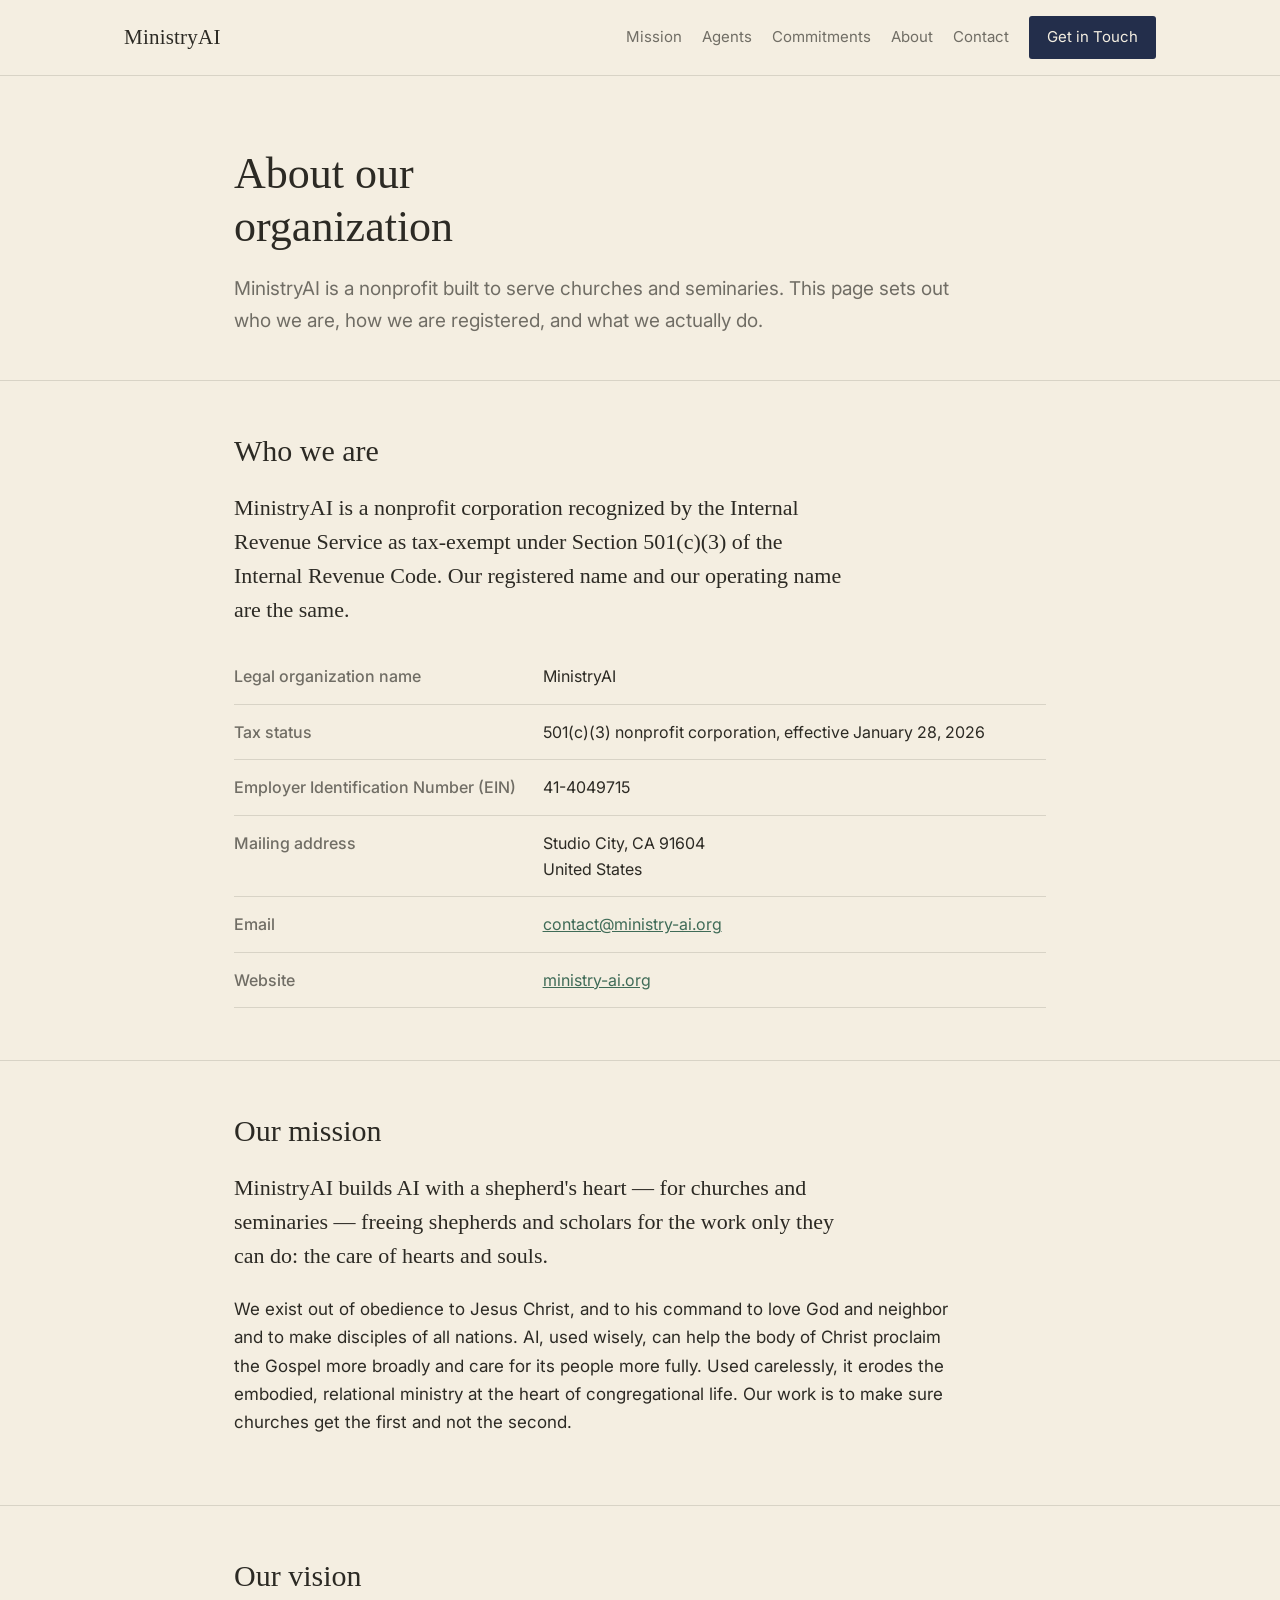
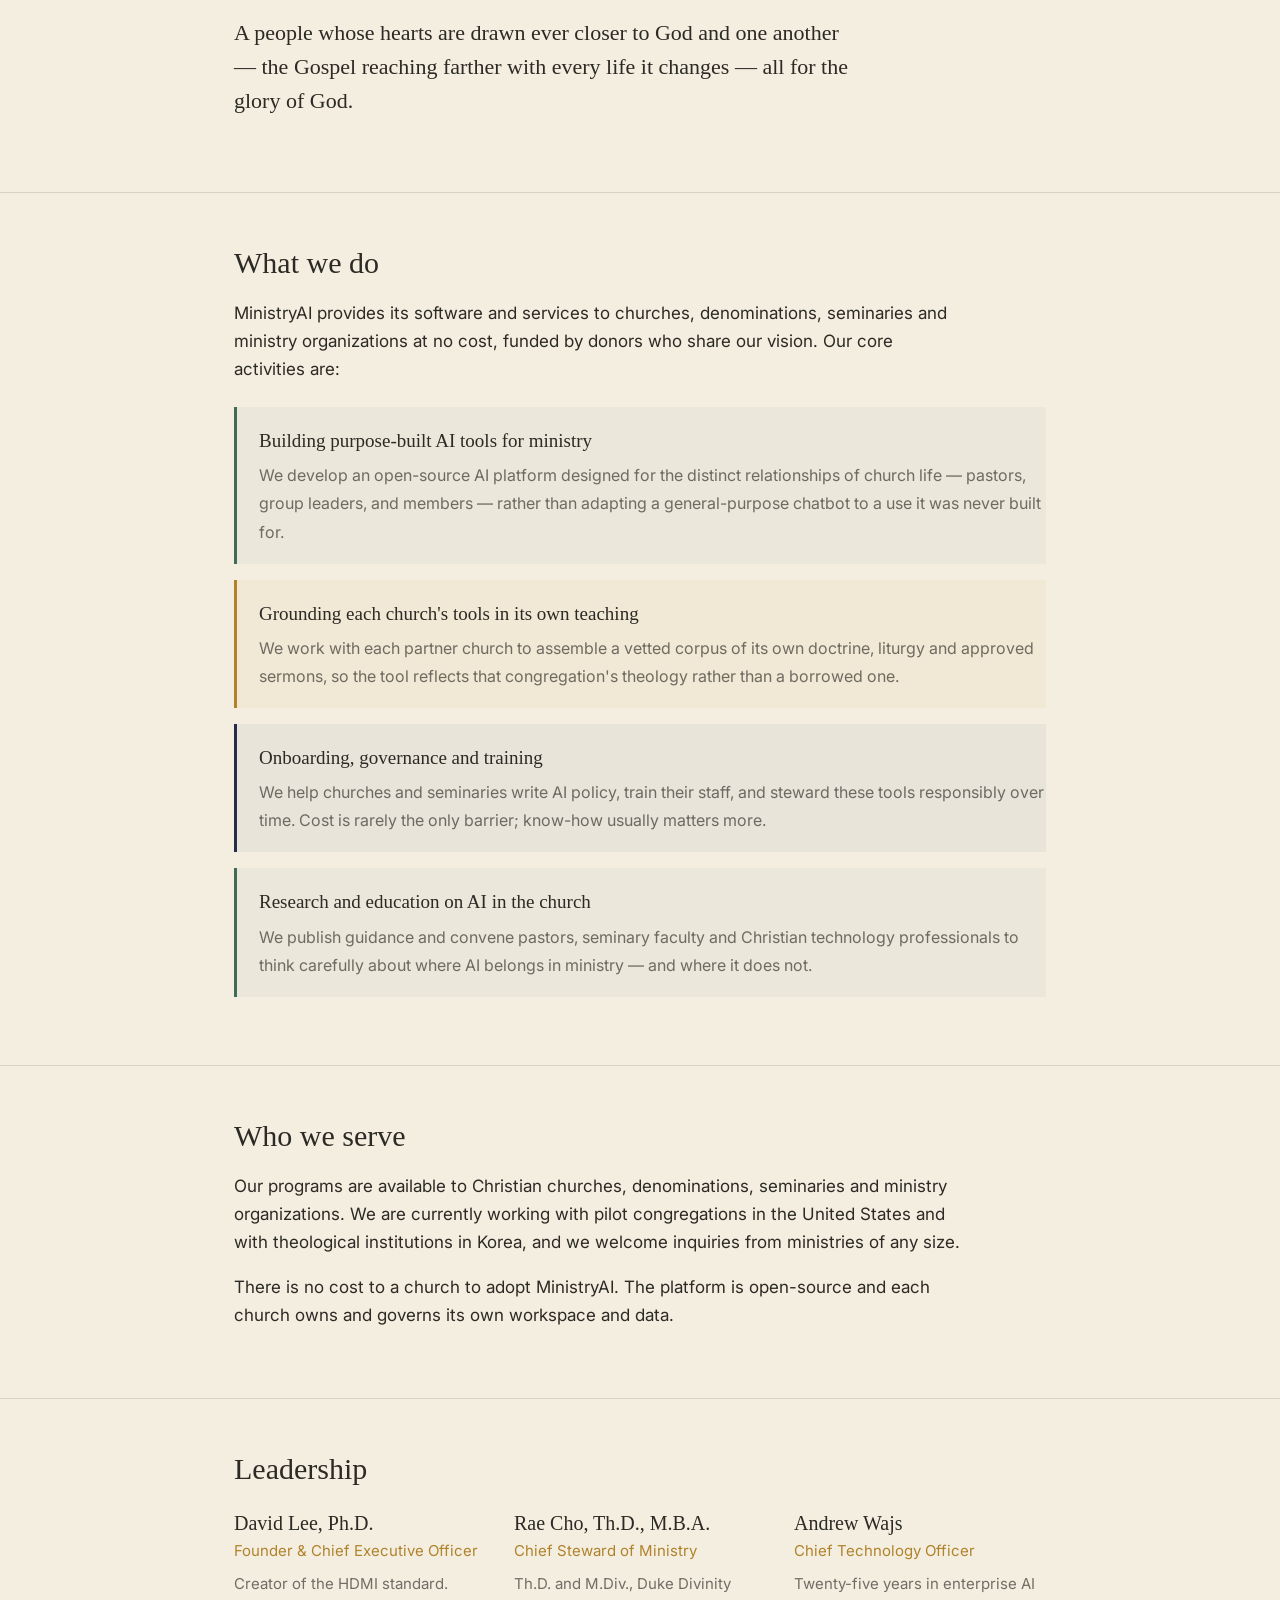
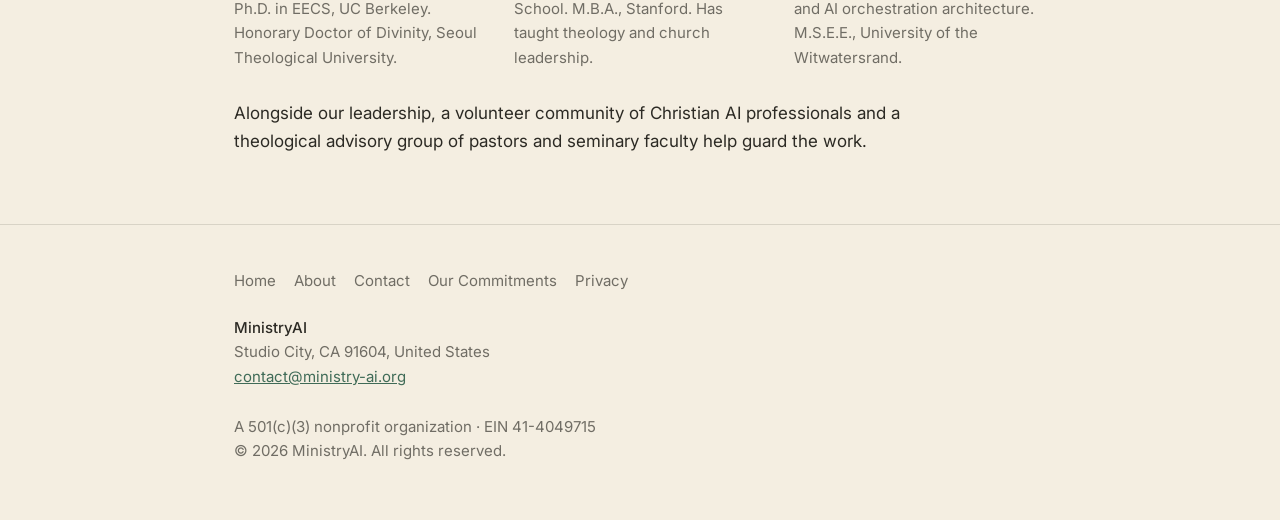
==== about.html @ d61b53f5 "Add files via upload" ====
<!DOCTYPE html>
<html lang="en">
<head>
<meta charset="UTF-8">
<meta name="viewport" content="width=device-width, initial-scale=1.0">
<title>About MinistryAI — Our Organization, Mission and Vision</title>
<meta name="description" content="MinistryAI is a 501(c)(3) nonprofit building purpose-built AI for churches and seminaries. Our legal name, EIN, address, mission and vision.">
<link rel="preconnect" href="https://fonts.googleapis.com">
<link rel="preconnect" href="https://fonts.gstatic.com" crossorigin>
<link href="https://fonts.googleapis.com/css2?family=Inter:wght@400;500;600&display=swap" rel="stylesheet">
<style>
:root{
  --cream:#F4EEE1;
  --ink:#2C2A24;
  --gold:#B0822A;
  --forest:#3F6B57;
  --navy:#232E4B;
  --rule:rgba(44,42,36,.14);
  --muted:rgba(44,42,36,.66);
}
*{box-sizing:border-box}
html{scroll-behavior:smooth}
body{
  margin:0;
  background:var(--cream);
  color:var(--ink);
  font-family:Inter,-apple-system,BlinkMacSystemFont,"Segoe UI",Helvetica,Arial,sans-serif;
  font-size:17px;
  line-height:1.65;
  -webkit-font-smoothing:antialiased;
}
h1,h2,h3{font-family:Georgia,"Times New Roman",serif;font-weight:400;line-height:1.2;margin:0}
a{color:var(--forest)}
a:focus-visible,button:focus-visible{outline:2px solid var(--gold);outline-offset:3px}
.wrap{max-width:860px;margin:0 auto;padding:0 24px}

/* nav */
.nav{border-bottom:1px solid var(--rule);background:var(--cream);position:sticky;top:0;z-index:20}
.nav-in{max-width:1080px;margin:0 auto;padding:16px 24px;display:flex;align-items:center;gap:20px;flex-wrap:wrap}
.brand{font-family:Georgia,serif;font-size:21px;color:var(--ink);text-decoration:none;letter-spacing:.01em}
.nav-links{display:flex;gap:20px;margin-left:auto;flex-wrap:wrap}
.nav-links a{color:var(--muted);text-decoration:none;font-size:15px}
.nav-links a:hover{color:var(--ink)}
.nav-cta{background:var(--navy);color:var(--cream);text-decoration:none;padding:9px 18px;border-radius:3px;font-size:15px}
@media(max-width:720px){.nav-links{gap:14px;margin-left:0;width:100%}}

/* hero */
.hero{padding:72px 0 44px;border-bottom:1px solid var(--rule)}
.hero h1{font-size:44px;max-width:16ch}
.hero p{font-size:19px;color:var(--muted);max-width:60ch;margin:20px 0 0}
@media(max-width:720px){.hero h1{font-size:34px}}

/* sections */
section{padding:52px 0;border-bottom:1px solid var(--rule)}
section h2{font-size:30px;margin-bottom:18px}
section p{max-width:66ch}
.lead{font-family:Georgia,serif;font-size:22px;line-height:1.55;color:var(--ink);max-width:56ch}

/* fact table — the part the reviewer reads */
.facts{width:100%;border-collapse:collapse;margin-top:8px;font-size:16px}
.facts th,.facts td{text-align:left;padding:14px 0;border-bottom:1px solid var(--rule);vertical-align:top}
.facts th{width:38%;font-weight:500;color:var(--muted);padding-right:20px}
@media(max-width:600px){
  .facts th,.facts td{display:block;width:100%;border:none;padding:0}
  .facts th{padding-top:16px}
  .facts td{padding-bottom:14px;border-bottom:1px solid var(--rule)}
}

/* activities */
.activities{list-style:none;padding:0;margin:24px 0 0}
.activities li{padding:18px 0 18px 22px;border-left:3px solid var(--forest);margin-bottom:16px;background:rgba(63,107,87,.05)}
.activities li strong{display:block;font-family:Georgia,serif;font-size:19px;font-weight:400;margin-bottom:5px}
.activities li span{color:var(--muted);font-size:16px}
.activities li:nth-child(2){border-left-color:var(--gold);background:rgba(176,130,42,.06)}
.activities li:nth-child(3){border-left-color:var(--navy);background:rgba(35,46,75,.05)}
.activities li:nth-child(4){border-left-color:var(--forest);background:rgba(63,107,87,.05)}

/* people */
.people{display:grid;grid-template-columns:repeat(auto-fit,minmax(230px,1fr));gap:28px;margin-top:24px}
.person h3{font-size:20px}
.person .role{color:var(--gold);font-size:15px;margin:4px 0 8px}
.person p{font-size:15px;color:var(--muted);margin:0}

/* footer */
footer{padding:44px 0 56px;font-size:15px;color:var(--muted)}
footer .legal{max-width:60ch}
footer .legal strong{color:var(--ink);font-weight:500}
.footlinks{display:flex;gap:18px;flex-wrap:wrap;margin-bottom:22px}
.footlinks a{color:var(--muted);text-decoration:none}
.footlinks a:hover{color:var(--ink)}
</style>
</head>
<body>

<nav class="nav">
  <div class="nav-in">
    <a class="brand" href="index.html">MinistryAI</a>
    <div class="nav-links">
      <a href="index.html#mission">Mission</a>
      <a href="index.html#agents">Agents</a>
      <a href="index.html#commitments">Commitments</a>
      <a href="about.html">About</a>
      <a href="contact.html">Contact</a>
    </div>
    <a class="nav-cta" href="contact.html">Get in Touch</a>
  </div>
</nav>

<header class="hero">
  <div class="wrap">
    <h1>About our organization</h1>
    <p>MinistryAI is a nonprofit built to serve churches and seminaries. This page sets out who we are, how we are registered, and what we actually do.</p>
  </div>
</header>

<section id="who">
  <div class="wrap">
    <h2>Who we are</h2>
    <p class="lead">MinistryAI is a nonprofit corporation recognized by the Internal Revenue Service as tax-exempt under Section 501(c)(3) of the Internal Revenue Code. Our registered name and our operating name are the same.</p>
    <table class="facts">
      <tr><th>Legal organization name</th><td>MinistryAI</td></tr>
      <tr><th>Tax status</th><td>501(c)(3) nonprofit corporation, effective January 28, 2026</td></tr>
      <tr><th>Employer Identification Number (EIN)</th><td>41-4049715</td></tr>
      <tr><th>Mailing address</th><td>Studio City, CA 91604<br>United States</td></tr>
      <tr><th>Email</th><td><a href="mailto:contact@ministry-ai.org">contact@ministry-ai.org</a></td></tr>
      <tr><th>Website</th><td><a href="https://ministry-ai.org">ministry-ai.org</a></td></tr>
    </table>
  </div>
</section>

<section id="mission">
  <div class="wrap">
    <h2>Our mission</h2>
    <p class="lead">MinistryAI builds AI with a shepherd's heart — for churches and seminaries — freeing shepherds and scholars for the work only they can do: the care of hearts and souls.</p>
    <p>We exist out of obedience to Jesus Christ, and to his command to love God and neighbor and to make disciples of all nations. AI, used wisely, can help the body of Christ proclaim the Gospel more broadly and care for its people more fully. Used carelessly, it erodes the embodied, relational ministry at the heart of congregational life. Our work is to make sure churches get the first and not the second.</p>
  </div>
</section>

<section id="vision">
  <div class="wrap">
    <h2>Our vision</h2>
    <p class="lead">A people whose hearts are drawn ever closer to God and one another — the Gospel reaching farther with every life it changes — all for the glory of God.</p>
  </div>
</section>

<section id="activities">
  <div class="wrap">
    <h2>What we do</h2>
    <p>MinistryAI provides its software and services to churches, denominations, seminaries and ministry organizations at no cost, funded by donors who share our vision. Our core activities are:</p>
    <ul class="activities">
      <li>
        <strong>Building purpose-built AI tools for ministry</strong>
        <span>We develop an open-source AI platform designed for the distinct relationships of church life — pastors, group leaders, and members — rather than adapting a general-purpose chatbot to a use it was never built for.</span>
      </li>
      <li>
        <strong>Grounding each church's tools in its own teaching</strong>
        <span>We work with each partner church to assemble a vetted corpus of its own doctrine, liturgy and approved sermons, so the tool reflects that congregation's theology rather than a borrowed one.</span>
      </li>
      <li>
        <strong>Onboarding, governance and training</strong>
        <span>We help churches and seminaries write AI policy, train their staff, and steward these tools responsibly over time. Cost is rarely the only barrier; know-how usually matters more.</span>
      </li>
      <li>
        <strong>Research and education on AI in the church</strong>
        <span>We publish guidance and convene pastors, seminary faculty and Christian technology professionals to think carefully about where AI belongs in ministry — and where it does not.</span>
      </li>
    </ul>
  </div>
</section>

<section id="who-we-serve">
  <div class="wrap">
    <h2>Who we serve</h2>
    <p>Our programs are available to Christian churches, denominations, seminaries and ministry organizations. We are currently working with pilot congregations in the United States and with theological institutions in Korea, and we welcome inquiries from ministries of any size.</p>
    <p>There is no cost to a church to adopt MinistryAI. The platform is open-source and each church owns and governs its own workspace and data.</p>
  </div>
</section>

<section id="leadership">
  <div class="wrap">
    <h2>Leadership</h2>
    <div class="people">
      <div class="person">
        <h3>David Lee, Ph.D.</h3>
        <div class="role">Founder &amp; Chief Executive Officer</div>
        <p>Creator of the HDMI standard. Ph.D. in EECS, UC Berkeley. Honorary Doctor of Divinity, Seoul Theological University.</p>
      </div>
      <div class="person">
        <h3>Rae Cho, Th.D., M.B.A.</h3>
        <div class="role">Chief Steward of Ministry</div>
        <p>Th.D. and M.Div., Duke Divinity School. M.B.A., Stanford. Has taught theology and church leadership.</p>
      </div>
      <div class="person">
        <h3>Andrew Wajs</h3>
        <div class="role">Chief Technology Officer</div>
        <p>Twenty-five years in enterprise AI and AI orchestration architecture. M.S.E.E., University of the Witwatersrand.</p>
      </div>
    </div>
    <p style="margin-top:28px">Alongside our leadership, a volunteer community of Christian AI professionals and a theological advisory group of pastors and seminary faculty help guard the work.</p>
  </div>
</section>

<footer>
  <div class="wrap">
    <div class="footlinks">
      <a href="index.html">Home</a>
      <a href="about.html">About</a>
      <a href="contact.html">Contact</a>
      <a href="index.html#commitments">Our Commitments</a>
      <a href="index.html#privacy">Privacy</a>
    </div>
    <div class="legal">
      <strong>MinistryAI</strong><br>
      Studio City, CA 91604, United States<br>
      <a href="mailto:contact@ministry-ai.org">contact@ministry-ai.org</a><br><br>
      A 501(c)(3) nonprofit organization · EIN 41-4049715<br>
      © 2026 MinistryAI. All rights reserved.
    </div>
  </div>
</footer>

</body>
</html>
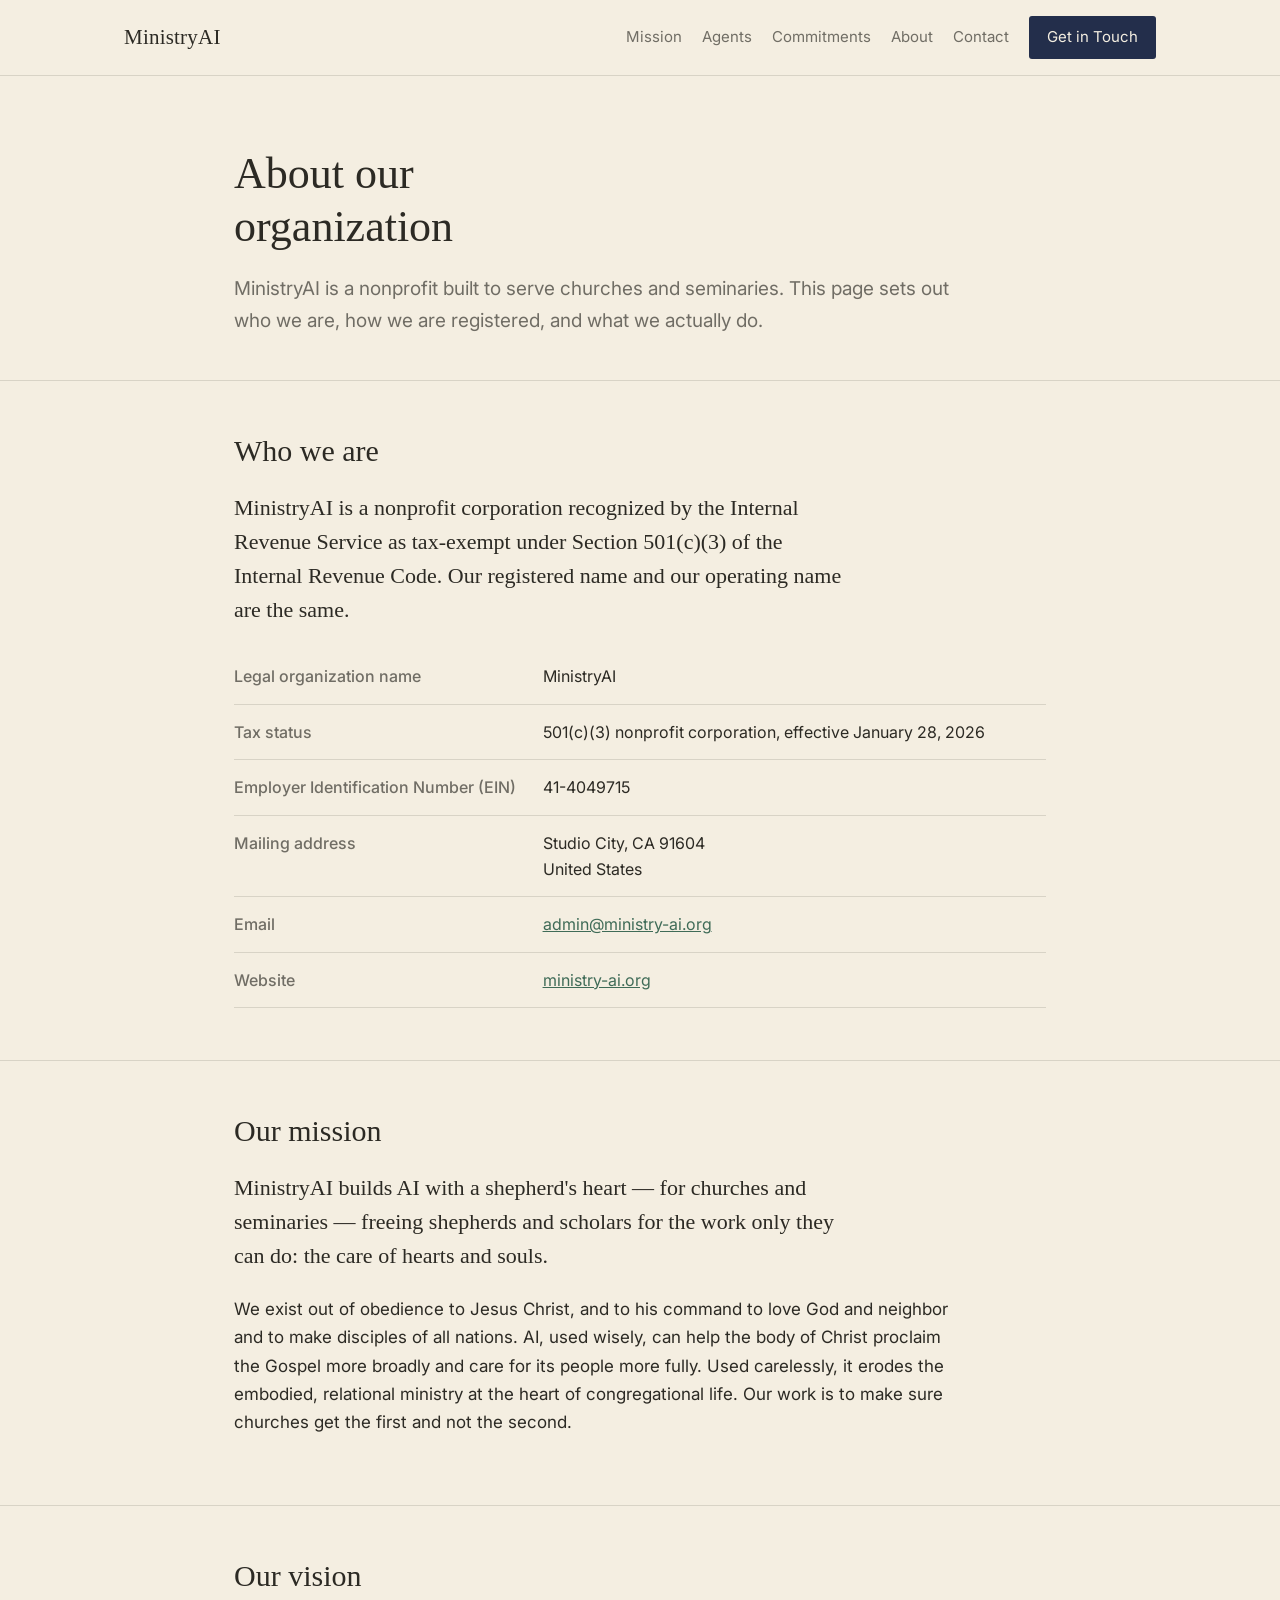
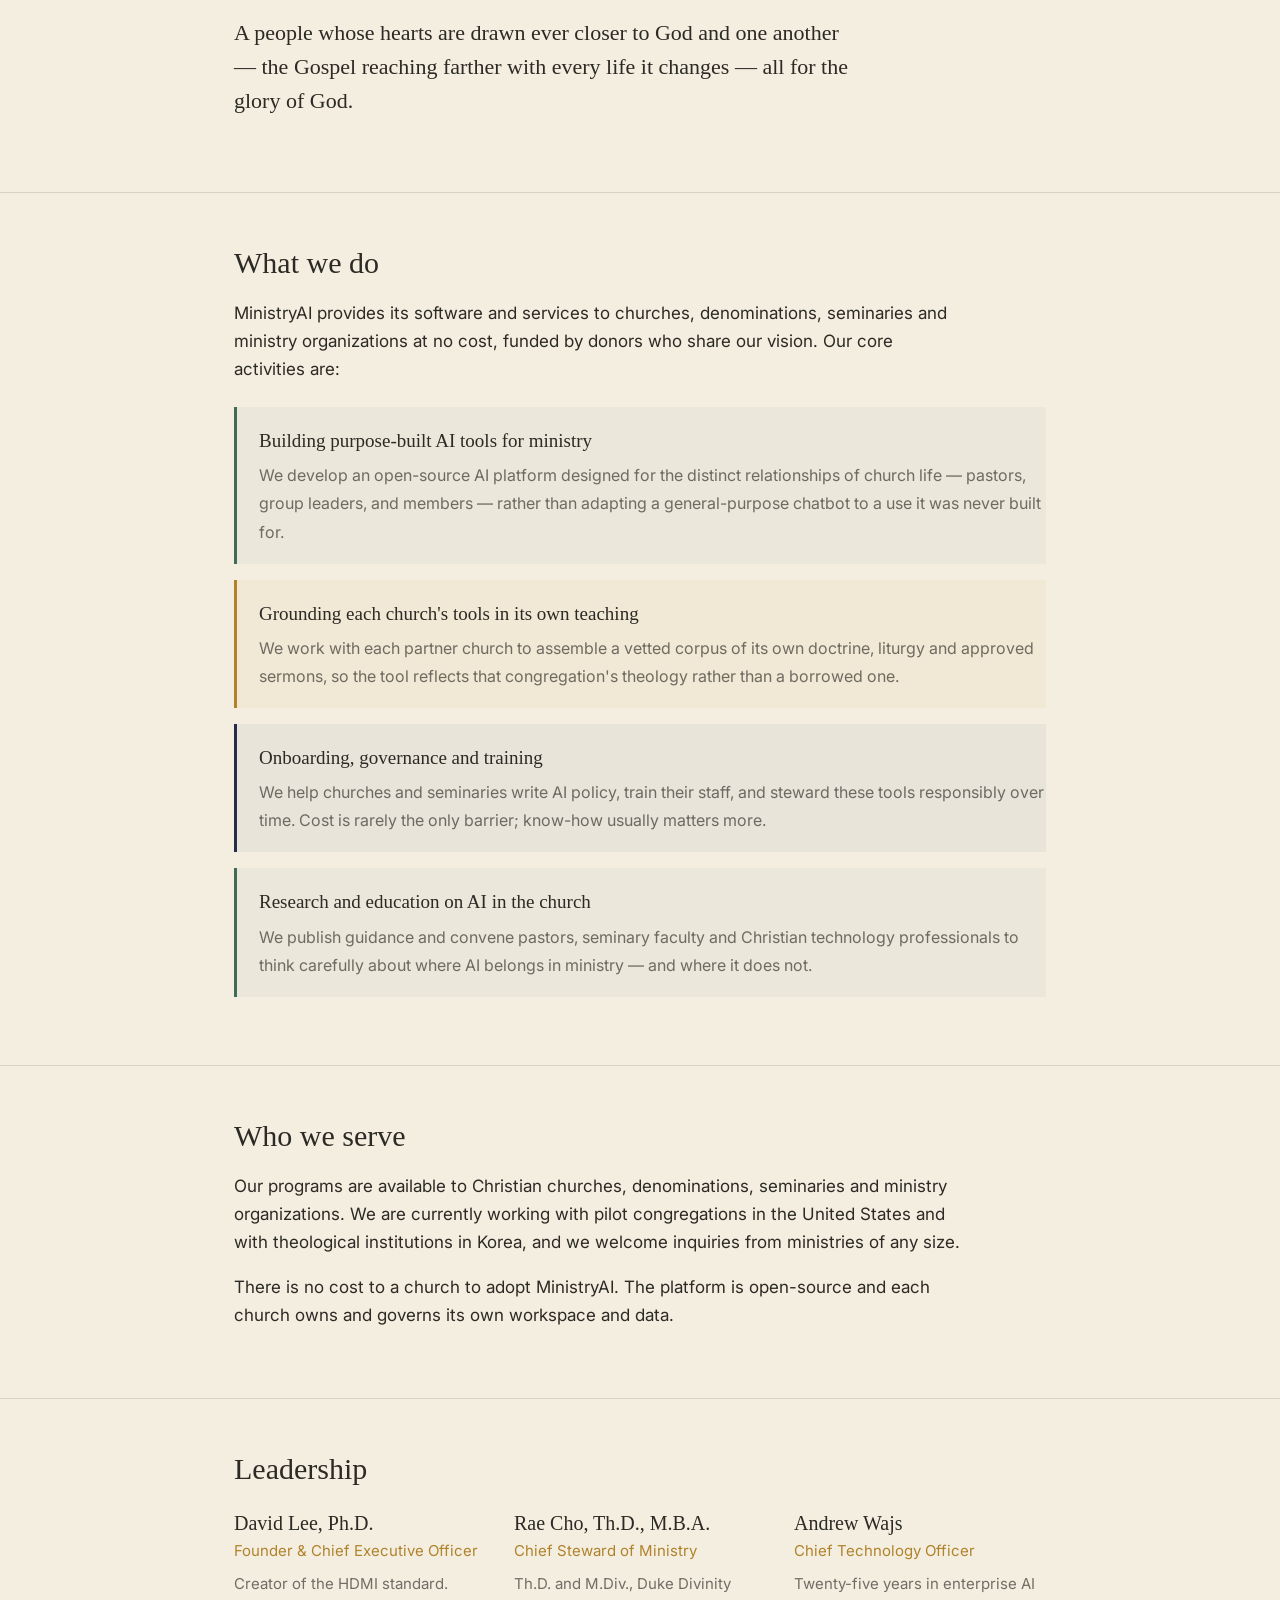
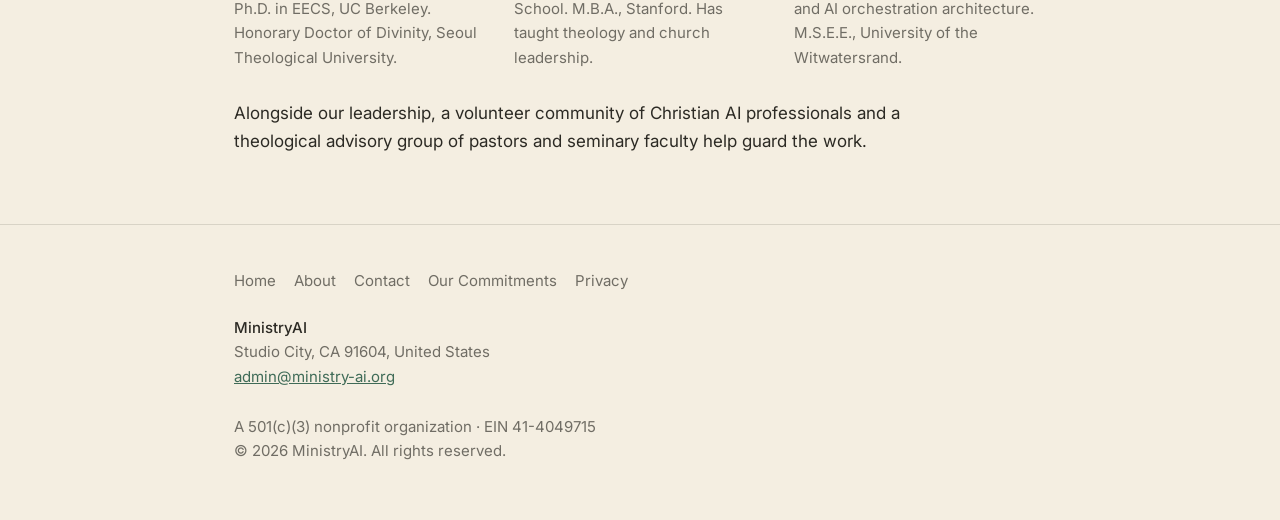
==== commit bb09acab: "Add files via upload" ====
--- a/about.html
+++ b/about.html
@@ -122,7 +122,7 @@
       <tr><th>Tax status</th><td>501(c)(3) nonprofit corporation, effective January 28, 2026</td></tr>
       <tr><th>Employer Identification Number (EIN)</th><td>41-4049715</td></tr>
       <tr><th>Mailing address</th><td>Studio City, CA 91604<br>United States</td></tr>
-      <tr><th>Email</th><td><a href="mailto:contact@ministry-ai.org">contact@ministry-ai.org</a></td></tr>
+      <tr><th>Email</th><td><a href="mailto:admin@ministry-ai.org">admin@ministry-ai.org</a></td></tr>
       <tr><th>Website</th><td><a href="https://ministry-ai.org">ministry-ai.org</a></td></tr>
     </table>
   </div>
@@ -212,7 +212,7 @@
     <div class="legal">
       <strong>MinistryAI</strong><br>
       Studio City, CA 91604, United States<br>
-      <a href="mailto:contact@ministry-ai.org">contact@ministry-ai.org</a><br><br>
+      <a href="mailto:admin@ministry-ai.org">admin@ministry-ai.org</a><br><br>
       A 501(c)(3) nonprofit organization · EIN 41-4049715<br>
       © 2026 MinistryAI. All rights reserved.
     </div>
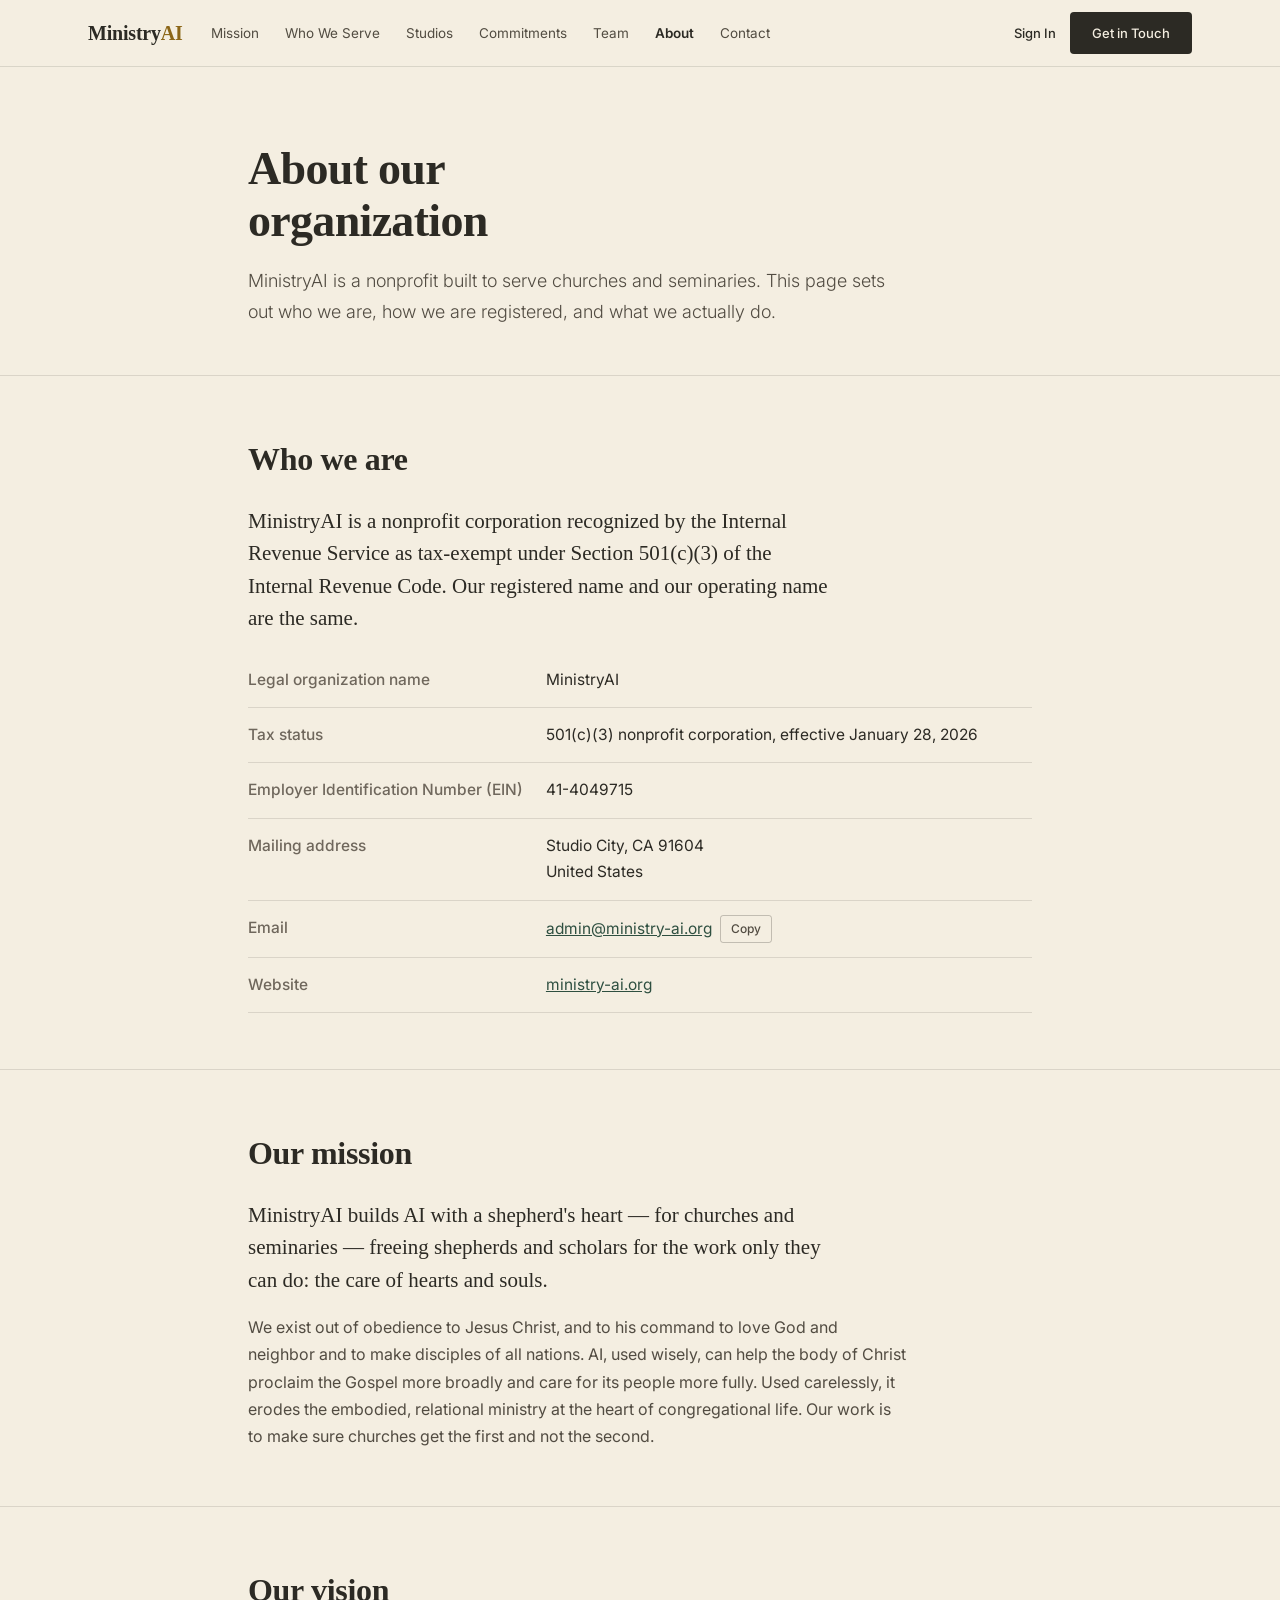
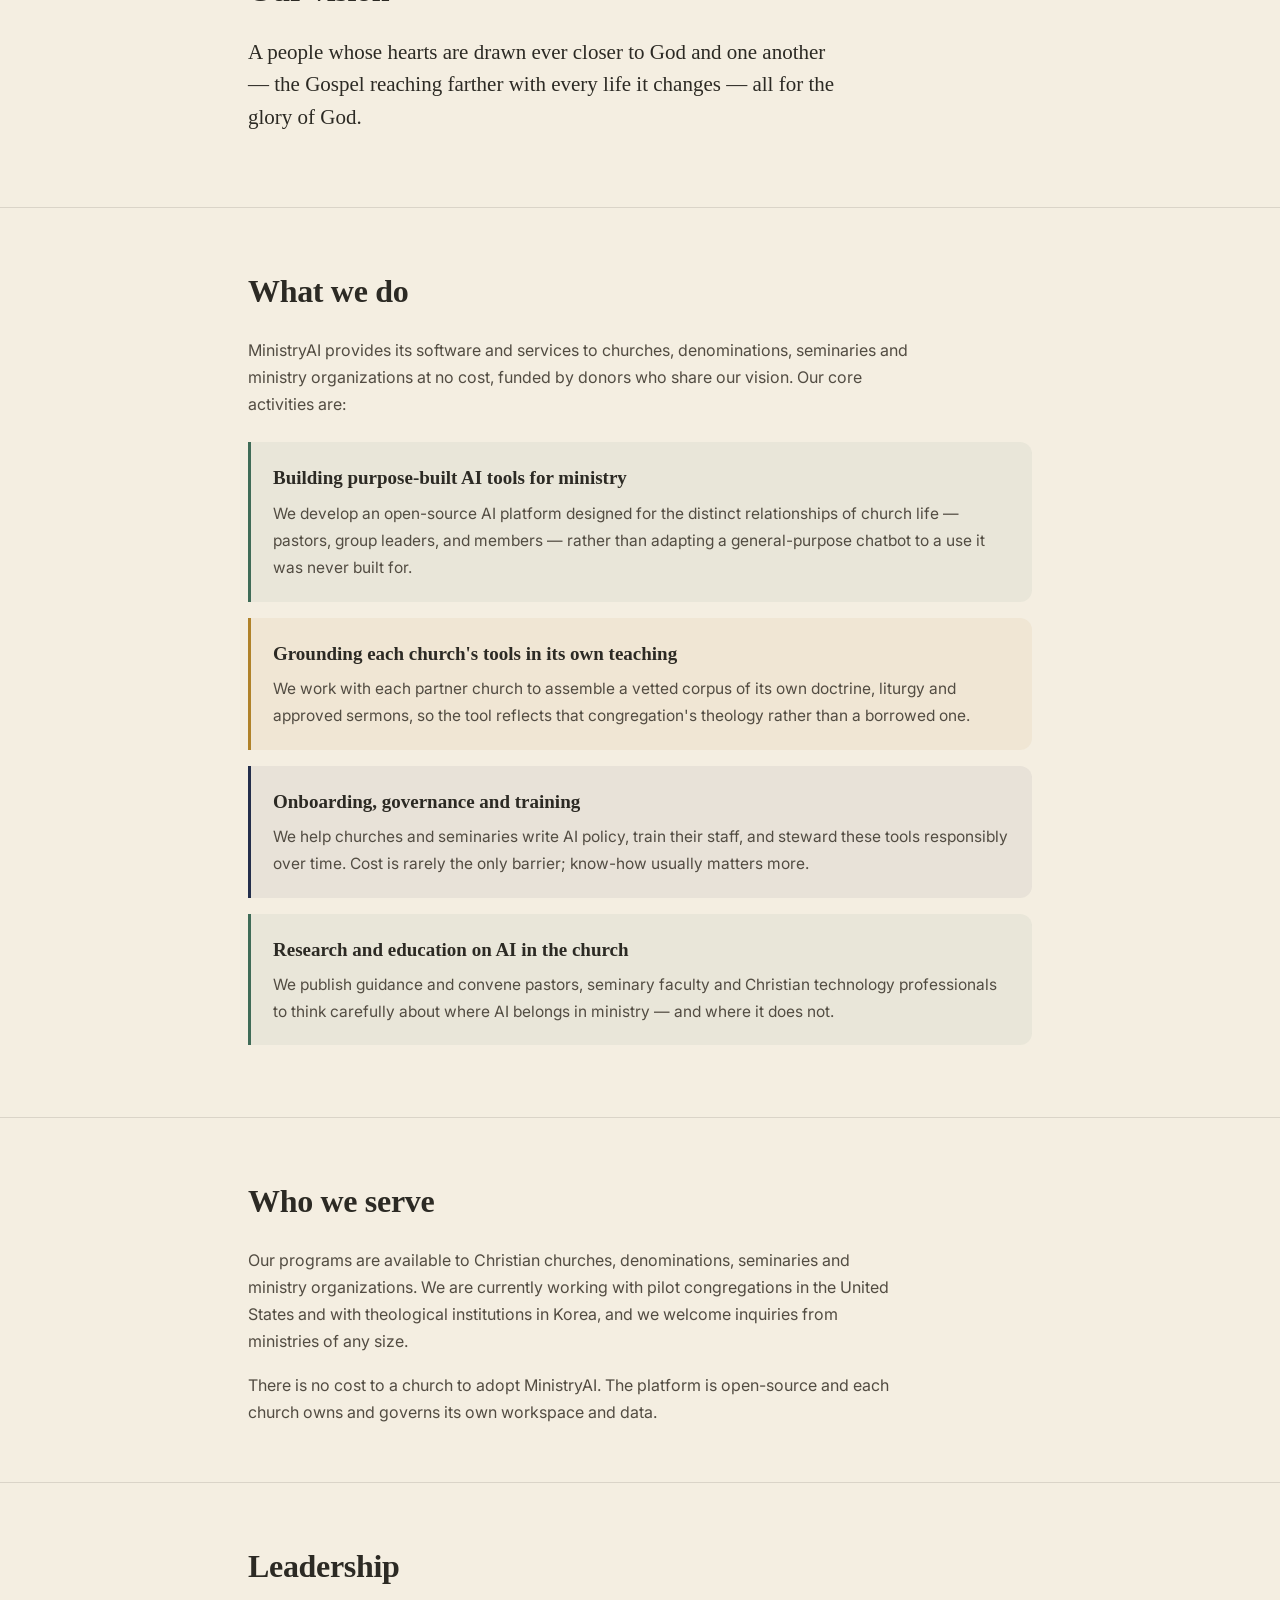
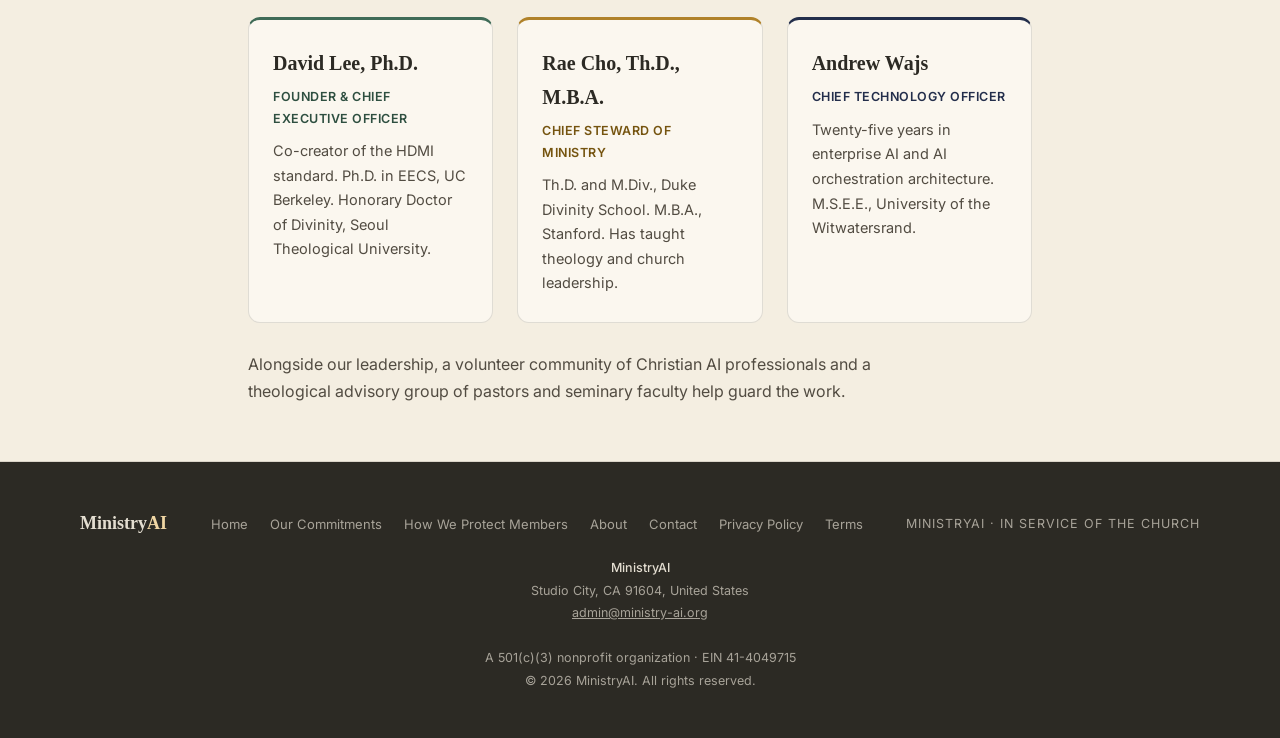
==== commit d32ebdf1: "Add files via upload" ====
--- a/about.html
+++ b/about.html
@@ -5,106 +5,119 @@
 <meta name="viewport" content="width=device-width, initial-scale=1.0">
 <title>About MinistryAI — Our Organization, Mission and Vision</title>
 <meta name="description" content="MinistryAI is a 501(c)(3) nonprofit building purpose-built AI for churches and seminaries. Our legal name, EIN, address, mission and vision.">
+<link rel="canonical" href="https://ministry-ai.org/about.html">
+
+<link rel="icon" href="favicon.svg" type="image/svg+xml">
+<link rel="apple-touch-icon" href="apple-touch-icon.png">
+
+<meta property="og:type" content="website">
+<meta property="og:site_name" content="MinistryAI">
+<meta property="og:title" content="About MinistryAI">
+<meta property="og:description" content="A 501(c)(3) nonprofit building purpose-built AI for churches and seminaries. Who we are, how we are registered, and what we actually do.">
+<meta property="og:url" content="https://ministry-ai.org/about.html">
+<meta property="og:image" content="https://ministry-ai.org/og-image.png">
+<meta property="og:image:width" content="1200">
+<meta property="og:image:height" content="630">
+<meta name="twitter:card" content="summary_large_image">
+<meta name="twitter:title" content="About MinistryAI">
+<meta name="twitter:description" content="A 501(c)(3) nonprofit building purpose-built AI for churches and seminaries.">
+<meta name="twitter:image" content="https://ministry-ai.org/og-image.png">
+
 <link rel="preconnect" href="https://fonts.googleapis.com">
 <link rel="preconnect" href="https://fonts.gstatic.com" crossorigin>
-<link href="https://fonts.googleapis.com/css2?family=Inter:wght@400;500;600&display=swap" rel="stylesheet">
+<link href="https://fonts.googleapis.com/css2?family=Inter:wght@300;400;500;600&display=swap" rel="stylesheet">
+<link rel="stylesheet" href="site.css">
 <style>
-:root{
-  --cream:#F4EEE1;
-  --ink:#2C2A24;
-  --gold:#B0822A;
-  --forest:#3F6B57;
-  --navy:#232E4B;
-  --rule:rgba(44,42,36,.14);
-  --muted:rgba(44,42,36,.66);
-}
-*{box-sizing:border-box}
-html{scroll-behavior:smooth}
-body{
-  margin:0;
-  background:var(--cream);
-  color:var(--ink);
-  font-family:Inter,-apple-system,BlinkMacSystemFont,"Segoe UI",Helvetica,Arial,sans-serif;
-  font-size:17px;
-  line-height:1.65;
-  -webkit-font-smoothing:antialiased;
-}
-h1,h2,h3{font-family:Georgia,"Times New Roman",serif;font-weight:400;line-height:1.2;margin:0}
-a{color:var(--forest)}
-a:focus-visible,button:focus-visible{outline:2px solid var(--gold);outline-offset:3px}
-.wrap{max-width:860px;margin:0 auto;padding:0 24px}
-
-/* nav */
-.nav{border-bottom:1px solid var(--rule);background:var(--cream);position:sticky;top:0;z-index:20}
-.nav-in{max-width:1080px;margin:0 auto;padding:16px 24px;display:flex;align-items:center;gap:20px;flex-wrap:wrap}
-.brand{font-family:Georgia,serif;font-size:21px;color:var(--ink);text-decoration:none;letter-spacing:.01em}
-.nav-links{display:flex;gap:20px;margin-left:auto;flex-wrap:wrap}
-.nav-links a{color:var(--muted);text-decoration:none;font-size:15px}
-.nav-links a:hover{color:var(--ink)}
-.nav-cta{background:var(--navy);color:var(--cream);text-decoration:none;padding:9px 18px;border-radius:3px;font-size:15px}
-@media(max-width:720px){.nav-links{gap:14px;margin-left:0;width:100%}}
-
-/* hero */
-.hero{padding:72px 0 44px;border-bottom:1px solid var(--rule)}
-.hero h1{font-size:44px;max-width:16ch}
-.hero p{font-size:19px;color:var(--muted);max-width:60ch;margin:20px 0 0}
-@media(max-width:720px){.hero h1{font-size:34px}}
-
-/* sections */
-section{padding:52px 0;border-bottom:1px solid var(--rule)}
-section h2{font-size:30px;margin-bottom:18px}
-section p{max-width:66ch}
-.lead{font-family:Georgia,serif;font-size:22px;line-height:1.55;color:var(--ink);max-width:56ch}
-
-/* fact table — the part the reviewer reads */
-.facts{width:100%;border-collapse:collapse;margin-top:8px;font-size:16px}
-.facts th,.facts td{text-align:left;padding:14px 0;border-bottom:1px solid var(--rule);vertical-align:top}
-.facts th{width:38%;font-weight:500;color:var(--muted);padding-right:20px}
-@media(max-width:600px){
-  .facts th,.facts td{display:block;width:100%;border:none;padding:0}
-  .facts th{padding-top:16px}
-  .facts td{padding-bottom:14px;border-bottom:1px solid var(--rule)}
-}
-
-/* activities */
-.activities{list-style:none;padding:0;margin:24px 0 0}
-.activities li{padding:18px 0 18px 22px;border-left:3px solid var(--forest);margin-bottom:16px;background:rgba(63,107,87,.05)}
-.activities li strong{display:block;font-family:Georgia,serif;font-size:19px;font-weight:400;margin-bottom:5px}
-.activities li span{color:var(--muted);font-size:16px}
-.activities li:nth-child(2){border-left-color:var(--gold);background:rgba(176,130,42,.06)}
-.activities li:nth-child(3){border-left-color:var(--navy);background:rgba(35,46,75,.05)}
-.activities li:nth-child(4){border-left-color:var(--forest);background:rgba(63,107,87,.05)}
-
-/* people */
-.people{display:grid;grid-template-columns:repeat(auto-fit,minmax(230px,1fr));gap:28px;margin-top:24px}
-.person h3{font-size:20px}
-.person .role{color:var(--gold);font-size:15px;margin:4px 0 8px}
-.person p{font-size:15px;color:var(--muted);margin:0}
-
-/* footer */
-footer{padding:44px 0 56px;font-size:15px;color:var(--muted)}
-footer .legal{max-width:60ch}
-footer .legal strong{color:var(--ink);font-weight:500}
-.footlinks{display:flex;gap:18px;flex-wrap:wrap;margin-bottom:22px}
-.footlinks a{color:var(--muted);text-decoration:none}
-.footlinks a:hover{color:var(--ink)}
+  /* Page-specific styles only. Tokens, nav and footer live in site.css. */
+  .wrap { max-width: 880px; margin: 0 auto; padding: 0 48px; }
+  @media (max-width: 880px) { .wrap { padding: 0 20px; } }
+
+  .hero { padding: 76px 0 48px; border-bottom: 1px solid var(--line); }
+  .hero h1 {
+    font-size: clamp(34px, 5vw, 46px); font-weight: 700;
+    letter-spacing: -0.015em; line-height: 1.12; max-width: 18ch;
+  }
+  .hero p { font-size: 18px; font-weight: 300; color: var(--ink-2); max-width: 60ch; margin: 20px 0 0; }
+
+  section { padding: 56px 0; border-bottom: 1px solid var(--line); }
+  section h2 { font-size: clamp(26px, 3.2vw, 32px); font-weight: 700; margin-bottom: 18px; letter-spacing: -0.01em; }
+  section p { max-width: 66ch; color: var(--ink-2); }
+  section p + p { margin-top: 16px; }
+  .lead {
+    font-family: var(--serif); font-size: 21px; line-height: 1.55;
+    color: var(--ink); max-width: 56ch; margin-bottom: 18px;
+  }
+
+  .facts { width: 100%; border-collapse: collapse; margin-top: 8px; font-size: 15.5px; }
+  .facts th, .facts td {
+    text-align: left; padding: 14px 0;
+    border-bottom: 1px solid var(--line); vertical-align: top;
+  }
+  .facts th { width: 38%; font-weight: 500; color: var(--muted); padding-right: 20px; }
+  .facts td { color: var(--ink); }
+  @media (max-width: 600px) {
+    .facts th, .facts td { display: block; width: 100%; border: none; padding: 0; }
+    .facts th { padding-top: 16px; }
+    .facts td { padding-bottom: 14px; border-bottom: 1px solid var(--line); }
+  }
+
+  .activities { list-style: none; padding: 0; margin: 24px 0 0; }
+  .activities li {
+    padding: 20px 22px; border-left: 3px solid var(--green);
+    border-radius: 0 12px 12px 0; margin-bottom: 16px; background: rgba(63,107,87,.06);
+  }
+  .activities li strong {
+    display: block; font-family: var(--serif); font-size: 19px;
+    font-weight: 700; margin-bottom: 5px; color: var(--ink);
+  }
+  .activities li span { color: var(--ink-2); font-size: 15.5px; }
+  .activities li:nth-child(2) { border-left-color: var(--gold); background: rgba(176,130,42,.07); }
+  .activities li:nth-child(3) { border-left-color: var(--navy); background: rgba(35,46,75,.06); }
+
+  .people { display: grid; grid-template-columns: repeat(auto-fit, minmax(230px, 1fr)); gap: 24px; margin-top: 24px; }
+  .person {
+    background: var(--paper); border: 1px solid var(--line);
+    border-radius: 12px; padding: 26px 24px; border-top: 3px solid var(--green);
+  }
+  .person:nth-child(2) { border-top-color: var(--gold); }
+  .person:nth-child(3) { border-top-color: var(--navy); }
+  .person h3 { font-size: 20px; font-weight: 700; }
+  .person .role {
+    font-size: 12.5px; font-weight: 600; letter-spacing: .04em; text-transform: uppercase;
+    color: var(--green-2); margin: 6px 0 10px;
+  }
+  .person:nth-child(2) .role { color: var(--gold-3); }
+  .person:nth-child(3) .role { color: var(--navy); }
+  .person p { font-size: 14.5px; color: var(--ink-2); margin: 0; }
 </style>
 </head>
 <body>
 
-<nav class="nav">
-  <div class="nav-in">
-    <a class="brand" href="index.html">MinistryAI</a>
-    <div class="nav-links">
-      <a href="index.html#mission">Mission</a>
-      <a href="index.html#agents">Agents</a>
-      <a href="index.html#commitments">Commitments</a>
-      <a href="about.html">About</a>
-      <a href="contact.html">Contact</a>
-    </div>
-    <a class="nav-cta" href="contact.html">Get in Touch</a>
+<a class="skip" href="#main">Skip to content</a>
+
+<nav class="site-nav" aria-label="Primary">
+  <div class="site-nav-in">
+    <a class="site-logo" href="index.html">Ministry<span>AI</span></a>
+    <button class="nav-toggle" type="button" aria-expanded="false" aria-controls="nav-menu">
+      <span class="bars" aria-hidden="true"></span> Menu
+    </button>
+    <ul class="nav-links" id="nav-menu">
+      <li><a href="index.html#mission">Mission</a></li>
+      <li><a href="index.html#serve">Who We Serve</a></li>
+      <li><a href="index.html#studios">Studios</a></li>
+      <li><a href="index.html#commitments">Commitments</a></li>
+      <li><a href="index.html#team">Team</a></li>
+      <li><a href="about.html" aria-current="page">About</a></li>
+      <li><a href="contact.html">Contact</a></li>
+    </ul>
+    <div class="nav-actions">
+      <a class="nav-signin" href="signin.html">Sign In</a>
+      <a class="nav-cta" href="contact.html">Get in Touch</a>
+    </div>
   </div>
 </nav>
+
+<main id="main">
 
 <header class="hero">
   <div class="wrap">
@@ -118,12 +131,14 @@
     <h2>Who we are</h2>
     <p class="lead">MinistryAI is a nonprofit corporation recognized by the Internal Revenue Service as tax-exempt under Section 501(c)(3) of the Internal Revenue Code. Our registered name and our operating name are the same.</p>
     <table class="facts">
-      <tr><th>Legal organization name</th><td>MinistryAI</td></tr>
-      <tr><th>Tax status</th><td>501(c)(3) nonprofit corporation, effective January 28, 2026</td></tr>
-      <tr><th>Employer Identification Number (EIN)</th><td>41-4049715</td></tr>
-      <tr><th>Mailing address</th><td>Studio City, CA 91604<br>United States</td></tr>
-      <tr><th>Email</th><td><a href="mailto:admin@ministry-ai.org">admin@ministry-ai.org</a></td></tr>
-      <tr><th>Website</th><td><a href="https://ministry-ai.org">ministry-ai.org</a></td></tr>
+      <tbody>
+        <tr><th scope="row">Legal organization name</th><td>MinistryAI</td></tr>
+        <tr><th scope="row">Tax status</th><td>501(c)(3) nonprofit corporation, effective January 28, 2026</td></tr>
+        <tr><th scope="row">Employer Identification Number (EIN)</th><td>41-4049715</td></tr>
+        <tr><th scope="row">Mailing address</th><td>Studio City, CA 91604<br>United States</td></tr>
+        <tr><th scope="row">Email</th><td><span class="copyable"><a href="mailto:admin@ministry-ai.org">admin@ministry-ai.org</a> <button class="copy-btn" type="button" data-copy="admin@ministry-ai.org">Copy</button></span></td></tr>
+        <tr><th scope="row">Website</th><td><a href="https://ministry-ai.org">ministry-ai.org</a></td></tr>
+      </tbody>
     </table>
   </div>
 </section>
@@ -183,7 +198,7 @@
       <div class="person">
         <h3>David Lee, Ph.D.</h3>
         <div class="role">Founder &amp; Chief Executive Officer</div>
-        <p>Creator of the HDMI standard. Ph.D. in EECS, UC Berkeley. Honorary Doctor of Divinity, Seoul Theological University.</p>
+        <p>Co-creator of the HDMI standard. Ph.D. in EECS, UC Berkeley. Honorary Doctor of Divinity, Seoul Theological University.</p>
       </div>
       <div class="person">
         <h3>Rae Cho, Th.D., M.B.A.</h3>
@@ -200,16 +215,24 @@
   </div>
 </section>
 
-<footer>
-  <div class="wrap">
-    <div class="footlinks">
-      <a href="index.html">Home</a>
-      <a href="about.html">About</a>
-      <a href="contact.html">Contact</a>
-      <a href="index.html#commitments">Our Commitments</a>
-      <a href="index.html#privacy">Privacy</a>
-    </div>
-    <div class="legal">
+</main>
+
+<footer class="site-footer">
+  <div class="site-footer-in">
+    <div class="foot-top">
+      <div class="foot-brand">Ministry<span>AI</span></div>
+      <ul class="foot-links">
+        <li><a href="index.html">Home</a></li>
+        <li><a href="index.html#commitments">Our Commitments</a></li>
+        <li><a href="index.html#protection">How We Protect Members</a></li>
+        <li><a href="about.html">About</a></li>
+        <li><a href="contact.html">Contact</a></li>
+        <li><a href="privacy.html">Privacy Policy</a></li>
+        <li><a href="terms.html">Terms</a></li>
+      </ul>
+      <div class="foot-tag">MinistryAI · in service of the church</div>
+    </div>
+    <div class="foot-legal">
       <strong>MinistryAI</strong><br>
       Studio City, CA 91604, United States<br>
       <a href="mailto:admin@ministry-ai.org">admin@ministry-ai.org</a><br><br>
@@ -219,5 +242,6 @@
   </div>
 </footer>
 
+<script src="site.js"></script>
 </body>
 </html>
--- a/site.css
+++ b/site.css
@@ -0,0 +1,237 @@
+/* ==========================================================================
+   MinistryAI — shared design tokens, chrome and base styles
+   One source of truth for colour, type, navigation and footer across
+   index / about / contact / signin / privacy / terms.
+   ========================================================================== */
+
+:root {
+  /* Surfaces */
+  --cream:      #f4eee1;
+  --cream-2:    #ece2d0;
+  --paper:      #fbf7ef;
+  --white:      #ffffff;
+
+  /* Text */
+  --ink:        #2c2a24;
+  --ink-2:      #524c42;
+  --muted:      #6f675c;   /* darkened from #8a8175 — 4.9:1 on cream */
+
+  /* Accents */
+  --gold:       #b0822a;   /* decorative only: rules, dots, large display */
+  --gold-2:     #8c6618;   /* gold for text on cream — 4.5:1 */
+  --gold-3:     #75540f;   /* gold for small text on gold-pale — 5.5:1 */
+  --gold-pale:  #f3e6c8;
+  --gold-light: #f0d6a4;   /* gold for text on dark green/navy grounds — 4.9:1 */
+
+  --green:      #3f6b57;
+  --green-2:    #2e4f40;
+  --green-pale: #dde8df;
+
+  --taupe:      #5f5648;   /* darkened from #6e6456 for text use */
+  --taupe-dec:  #6e6456;   /* original, decorative surfaces only */
+  --taupe-pale: #e4ddd0;
+
+  --navy:       #232e4b;
+  --navy-2:     #1a2238;
+
+  /* Lines */
+  --line:       rgba(44,42,36,0.13);
+  --line-2:     rgba(44,42,36,0.25);
+
+  /* On dark grounds */
+  --on-dark:      rgba(244,238,225,0.92);
+  --on-dark-2:    rgba(244,238,225,0.72);
+  --on-dark-3:    rgba(244,238,225,0.62);
+  --on-dark-line: rgba(244,238,225,0.16);
+
+  /* Type */
+  --serif: Georgia, "Times New Roman", Times, serif;
+  --sans:  'Inter', -apple-system, BlinkMacSystemFont, "Segoe UI", Helvetica, Arial, sans-serif;
+
+  --nav-h: 66px;
+}
+
+* { margin: 0; padding: 0; box-sizing: border-box; }
+
+html {
+  scroll-behavior: smooth;
+  scroll-padding-top: calc(var(--nav-h) + 20px);
+}
+
+body {
+  font-family: var(--sans);
+  background: var(--cream);
+  color: var(--ink);
+  font-size: 16px;
+  line-height: 1.7;
+  -webkit-font-smoothing: antialiased;
+}
+
+h1, h2, h3, .serif { font-family: var(--serif); }
+
+a { color: var(--green-2); }
+
+:focus-visible {
+  outline: 2px solid var(--gold-2);
+  outline-offset: 3px;
+  border-radius: 2px;
+}
+
+/* Skip link ---------------------------------------------------------------- */
+.skip {
+  position: absolute;
+  left: -9999px;
+  top: 0;
+  z-index: 200;
+  background: var(--ink);
+  color: var(--cream);
+  padding: 12px 20px;
+  font-size: 14px;
+  text-decoration: none;
+  border-radius: 0 0 4px 0;
+}
+.skip:focus {
+  left: 0;
+}
+
+/* Navigation --------------------------------------------------------------- */
+.site-nav {
+  position: sticky; top: 0; z-index: 100;
+  background: rgba(244,238,225,0.94);
+  backdrop-filter: blur(10px);
+  border-bottom: 1px solid var(--line);
+}
+.site-nav-in {
+  max-width: 1200px; margin: 0 auto;
+  padding: 0 48px; min-height: var(--nav-h);
+  display: flex; align-items: center; gap: 28px;
+}
+.site-logo {
+  font-family: var(--serif);
+  font-size: 20px; font-weight: 700;
+  color: var(--ink); text-decoration: none; letter-spacing: -0.01em;
+  flex: 0 0 auto;
+}
+.site-logo span { color: var(--gold-2); }
+
+.nav-links {
+  display: flex; gap: 26px; list-style: none; flex-wrap: wrap;
+  margin: 0 auto 0 0;
+}
+.nav-links a {
+  font-size: 13.5px; color: var(--ink-2);
+  text-decoration: none; transition: color 0.2s;
+}
+.nav-links a:hover { color: var(--gold-2); }
+.nav-links a[aria-current="page"] { color: var(--ink); font-weight: 600; }
+
+.nav-actions { display: flex; align-items: center; gap: 14px; flex: 0 0 auto; }
+.nav-signin {
+  font-size: 13px; font-weight: 500;
+  color: var(--ink); text-decoration: none;
+}
+.nav-signin:hover { color: var(--gold-2); }
+.nav-cta {
+  font-size: 13px; font-weight: 500;
+  background: var(--ink); color: var(--cream);
+  padding: 10px 22px; border-radius: 4px;
+  text-decoration: none; transition: background 0.2s;
+  white-space: nowrap;
+}
+.nav-cta:hover { background: var(--gold-3); }
+
+.nav-toggle {
+  display: none;
+  margin-left: auto;
+  font: inherit; font-size: 13px; font-weight: 500;
+  align-items: center; gap: 8px;
+  background: none; border: 1px solid var(--line-2);
+  color: var(--ink); padding: 8px 14px; border-radius: 4px; cursor: pointer;
+}
+.nav-toggle .bars {
+  display: block; width: 15px; height: 1.5px; background: currentColor;
+  position: relative;
+}
+.nav-toggle .bars::before,
+.nav-toggle .bars::after {
+  content: ''; position: absolute; left: 0; width: 15px; height: 1.5px; background: currentColor;
+}
+.nav-toggle .bars::before { top: -5px; }
+.nav-toggle .bars::after  { top: 5px; }
+
+@media (max-width: 940px) {
+  .site-nav-in { padding: 0 20px; flex-wrap: wrap; gap: 12px; min-height: 58px; }
+  .nav-toggle { display: inline-flex; }
+  .nav-links {
+    display: none; order: 3; width: 100%;
+    flex-direction: column; gap: 0;
+    margin: 0; padding: 4px 0 12px;
+    border-top: 1px solid var(--line);
+  }
+  .site-nav.open .nav-links { display: flex; }
+  .nav-links a { display: block; padding: 11px 2px; font-size: 15px; }
+  .nav-actions { margin-left: 0; }
+  .site-logo { margin-right: auto; }
+}
+
+/* Footer ------------------------------------------------------------------- */
+.site-footer {
+  background: var(--ink);
+  color: var(--on-dark-3);
+  padding: 46px 48px;
+}
+.site-footer-in { max-width: 1120px; margin: 0 auto; }
+.foot-top {
+  display: flex; justify-content: space-between; align-items: center;
+  flex-wrap: wrap; gap: 18px;
+}
+.foot-brand {
+  font-family: var(--serif); font-size: 18px; font-weight: 700;
+  color: var(--on-dark);
+}
+.foot-brand span { color: var(--gold-light); }
+.foot-tag {
+  font-size: 12.5px; letter-spacing: 0.08em; text-transform: uppercase;
+  color: var(--on-dark-3);
+}
+.foot-links { display: flex; gap: 22px; list-style: none; flex-wrap: wrap; }
+.foot-links a {
+  font-size: 13px; color: var(--on-dark-3);
+  text-decoration: none; transition: color 0.2s;
+}
+.foot-links a:hover { color: var(--gold-light); }
+.foot-verse {
+  margin-top: 24px; padding-top: 22px;
+  border-top: 1px solid var(--on-dark-line);
+  font-family: var(--serif); font-style: italic; font-size: 14.5px;
+  color: var(--on-dark-3); text-align: center; line-height: 1.6;
+}
+.foot-legal {
+  margin-top: 18px; text-align: center;
+  font-size: 12.5px; line-height: 1.8; color: var(--on-dark-3);
+}
+.foot-legal strong { font-weight: 500; color: var(--on-dark); }
+.foot-legal a { color: inherit; }
+.foot-legal a:hover { color: var(--gold-light); }
+
+@media (max-width: 880px) {
+  .site-footer { padding: 40px 20px; }
+  .foot-top { flex-direction: column; align-items: flex-start; }
+}
+
+/* Utility ------------------------------------------------------------------ */
+.copyable {
+  display: inline-flex; align-items: center; gap: 8px; flex-wrap: wrap;
+}
+.copy-btn {
+  font: inherit; font-size: 12px; font-weight: 500;
+  background: none; border: 1px solid var(--line-2); color: var(--ink-2);
+  padding: 3px 10px; border-radius: 3px; cursor: pointer; transition: all 0.2s;
+}
+.copy-btn:hover { border-color: var(--gold-2); color: var(--gold-3); }
+.copy-btn[data-copied="1"] { border-color: var(--green); color: var(--green-2); }
+
+@media (prefers-reduced-motion: reduce) {
+  * { animation: none !important; transition: none !important; }
+  html { scroll-behavior: auto; }
+}
